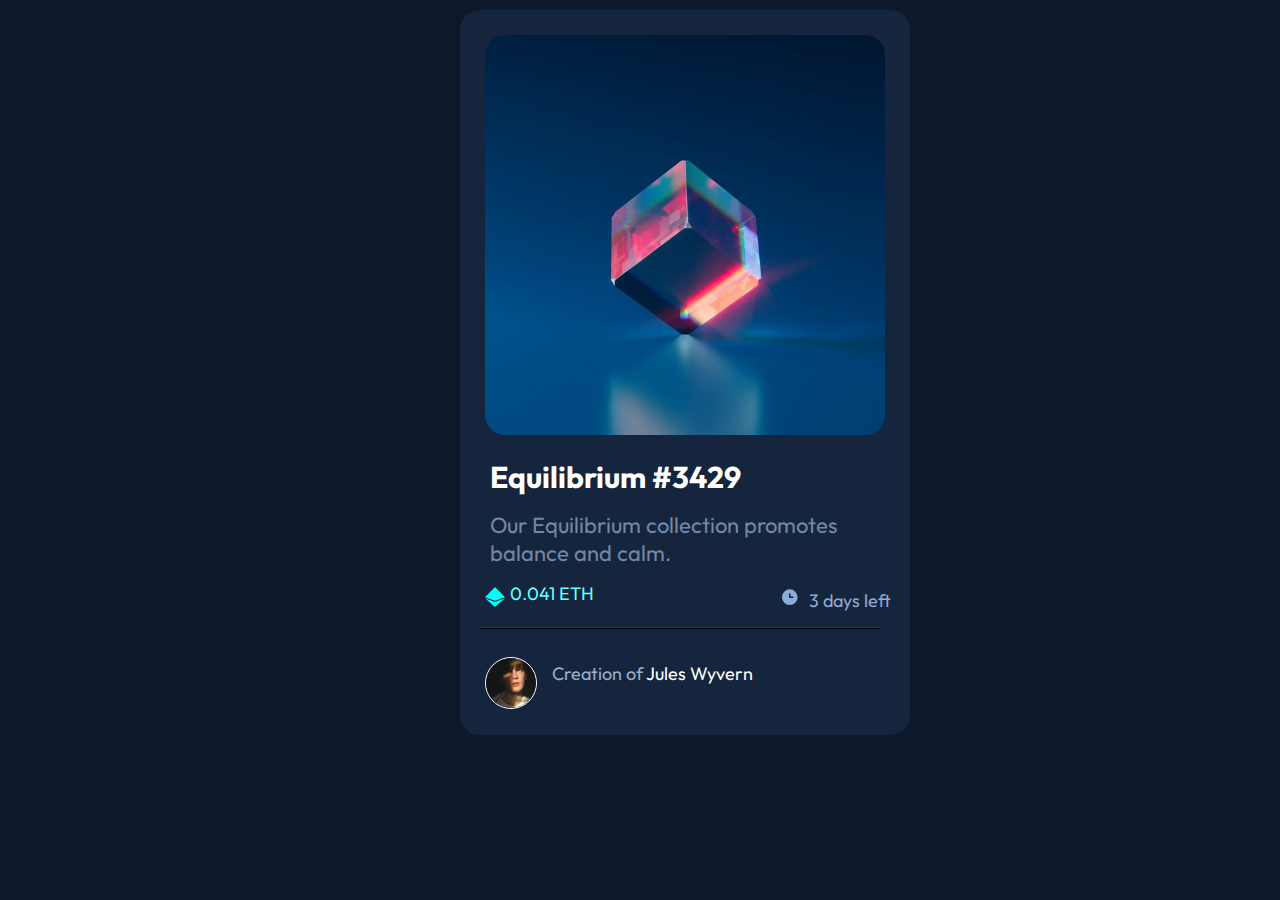
==== index.html @ 6562626b "Add files via upload" ====
<!DOCTYPE html>
<html lang="en">
<head>
  <meta charset="UTF-8">
  <meta name="viewport" content="width=device-width, initial-scale=1.0"> <!-- displays site properly based on user's device -->
<link rel="stylesheet" href="css/style.css">
  <link rel="icon" type="image/png" sizes="32x32" href="./images/favicon-32x32.png">
  <link rel="preconnect" href="https://fonts.googleapis.com">
<link rel="preconnect" href="https://fonts.gstatic.com" crossorigin>
<link href="https://fonts.googleapis.com/css2?family=Outfit&display=swap" rel="stylesheet">
  <title>Frontend Mentor | NFT preview card component</title>

  <!-- Feel free to remove these styles or customise in your own stylesheet 👍 -->
  <style>
    .attribution { font-size: 11px; text-align: center; }
    .attribution a { color: hsl(228, 45%, 44%); }
  </style>
</head>
<body>
<div class= 'container'>
  <img src="images/image-equilibrium.jpg" >
  <h1>Equilibrium #3429</h1>
  <p class="text">Our Equilibrium collection promotes balance and calm.</p>
  
  
  
  <div class="price">

  <img class="etheruem" src="/images/icon-ethereum.svg">
  <a>0.041 ETH</a>


  <div class="clock">
  <img src="images/icon-clock.svg">
  <a>3 days left</a>
</div>
</div>

<div class="line"></div>

<div class= "author">
  <img src="images/image-avatar.png">
  <p>Creation of <span>Jules Wyvern</span></p>
</div>
</div>
</body>
</html>
---- css/style.css ----
* {
    margin: 0;
    padding: 0;
    font-size: 18px;
}

body {
    background-color: #0d192b;
    font-family: 'Outfit', sans-serif;
}


.container {
    background-color: #14253d;
    position: absolute;
    margin-top: 10px;
    left: 50vh;
    height: 685px;
    padding: 20px;
    margin: 10px;
    border-radius: 20px;
    width: 410px;
    

}

.container img {
    margin-top: 5px;
    height: 400px;
    width: 400px;
    border-radius: 20px;
    margin-left: 5px;
}

.container h1 {
    color: hsl(0, 0%, 100%);
    margin-bottom: 15px;
    margin-top: 18px;
    font-size: 30px;
    margin-left: 10px;
}

.text {
    font-size: 22px;
    color: #7487A5;
    margin-left: 10px;
    margin-right: 1px;
    
}

.price {
    display: flex;
    margin-top: 15px;
    
}


.price a {
    color: #68FFFF;
    font-size: 18px;

}

.clock {
    color: #0664f1;
    position: absolute;
    left: 70%;
}
.clock a {
    color: #93A9D2;
}

.clock img {
    position: absolute;
    left: -40%;
    bottom: 1px;
}


.price img {
    position: static;
    width: 20px;
    height: 20px;
    margin-right: 5px;
    padding-top: -10px;
    bottom: 1px;

}

.etheruem img {
    width: 30px;
    height: 20px;
    padding: 0px 1px;

}


.line   {
    background-color: grey;
}

.author {
    display: flex;
    margin-top: 2.5vh;
}
.author img {
    width: 50px;
    height: 50px;
    border: 1px solid white;
    border-radius: 30px;
}

.author p {
    margin-top: 10px;
    margin-left: 15px;
    color: #9BAECB;
}

.author span {
    color: hsl(0, 0%, 100%);


}
.line{
    margin-top: 20px;
    margin-bottom: 0px;
    width: 400px;
    height: 1px;
    border-bottom: 1px solid black;
    background-color: #273955;
    }
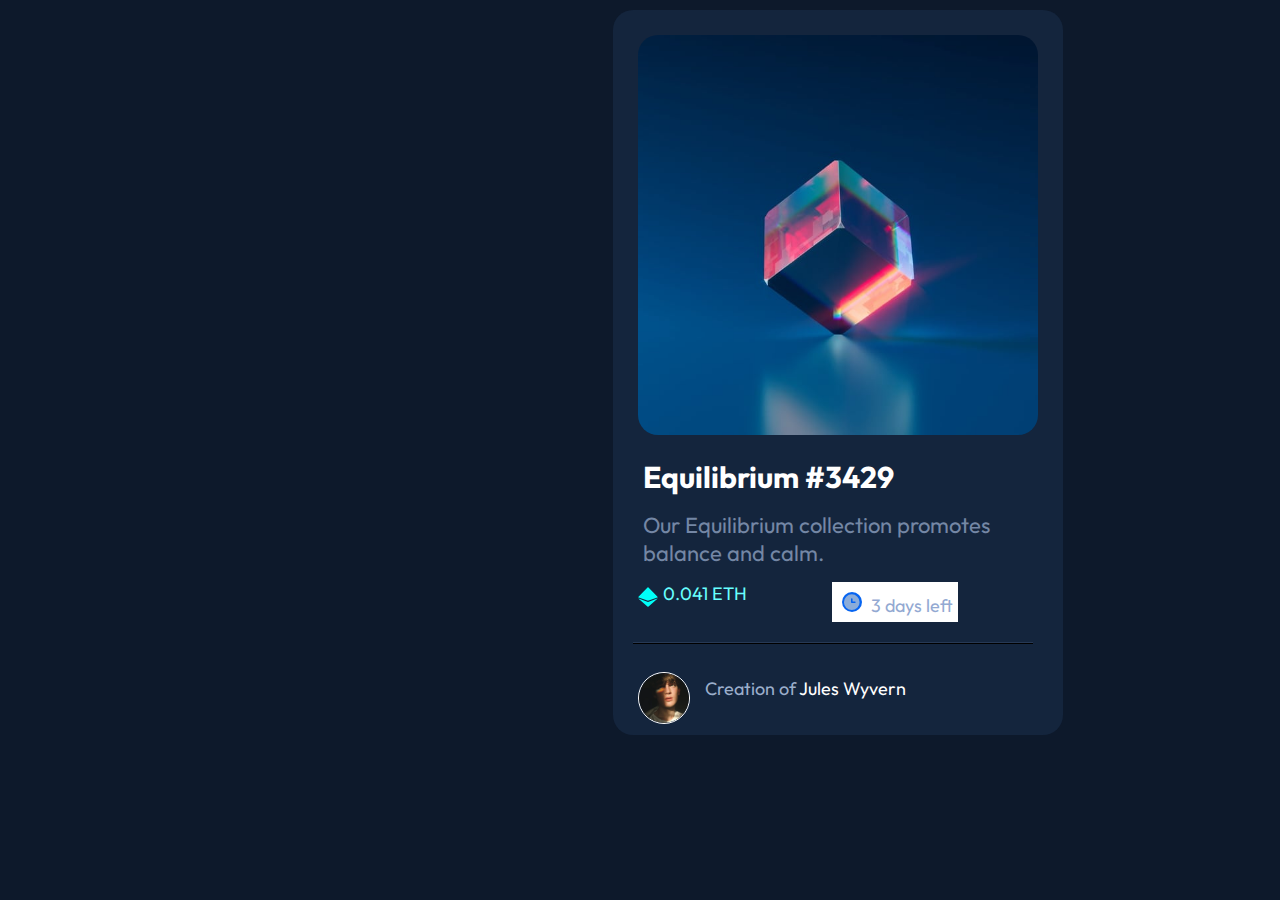
==== commit 28dc3d01: "." ====
--- a/index.html
+++ b/index.html
@@ -8,6 +8,7 @@
   <link rel="preconnect" href="https://fonts.googleapis.com">
 <link rel="preconnect" href="https://fonts.gstatic.com" crossorigin>
 <link href="https://fonts.googleapis.com/css2?family=Outfit&display=swap" rel="stylesheet">
+
   <title>Frontend Mentor | NFT preview card component</title>
 
   <!-- Feel free to remove these styles or customise in your own stylesheet 👍 -->
@@ -18,28 +19,30 @@
 </head>
 <body>
 <div class= 'container'>
-  <img src="images/image-equilibrium.jpg" >
+  <img src="images/image-equilibrium.jpg" alt="equilibrium">
   <h1>Equilibrium #3429</h1>
   <p class="text">Our Equilibrium collection promotes balance and calm.</p>
   
-  
-  
   <div class="price">
 
-  <img class="etheruem" src="/images/icon-ethereum.svg">
+  <img class="etheruem" src="images/icon-ethereum.svg" alt="etheruem">
   <a>0.041 ETH</a>
 
 
+<div class="container_clock">
+  
   <div class="clock">
-  <img src="images/icon-clock.svg">
+  <img src="images/icon-clock.svg" alt= "clock">
   <a>3 days left</a>
+</div>
+
 </div>
 </div>
 
 <div class="line"></div>
 
 <div class= "author">
-  <img src="images/image-avatar.png">
+  <img src="images/image-avatar.png" alt="avatar">
   <p>Creation of <span>Jules Wyvern</span></p>
 </div>
 </div>
--- a/css/style.css
+++ b/css/style.css
@@ -14,7 +14,7 @@
     background-color: #14253d;
     position: absolute;
     margin-top: 10px;
-    left: 50vh;
+    left: 67vh;
     height: 685px;
     padding: 20px;
     margin: 10px;
@@ -61,19 +61,34 @@
 
 }
 
+.container_clock {
+    margin: 0 auto;
+    background-color: white;
+}
+
+
+
 .clock {
     color: #0664f1;
-    position: absolute;
-    left: 70%;
+    left: 80%;
+    margin: 5px 5px 5px 5px;
+    top: -4.6%;
+
+
 }
 .clock a {
     color: #93A9D2;
+    flex: 1;
+
 }
 
 .clock img {
-    position: absolute;
-    left: -40%;
-    bottom: 1px;
+    flex: 1;
+    background-color: #0664f1;
+    width: 20px;
+    height: 20px;
+    top: 11%;
+
 }
 
 
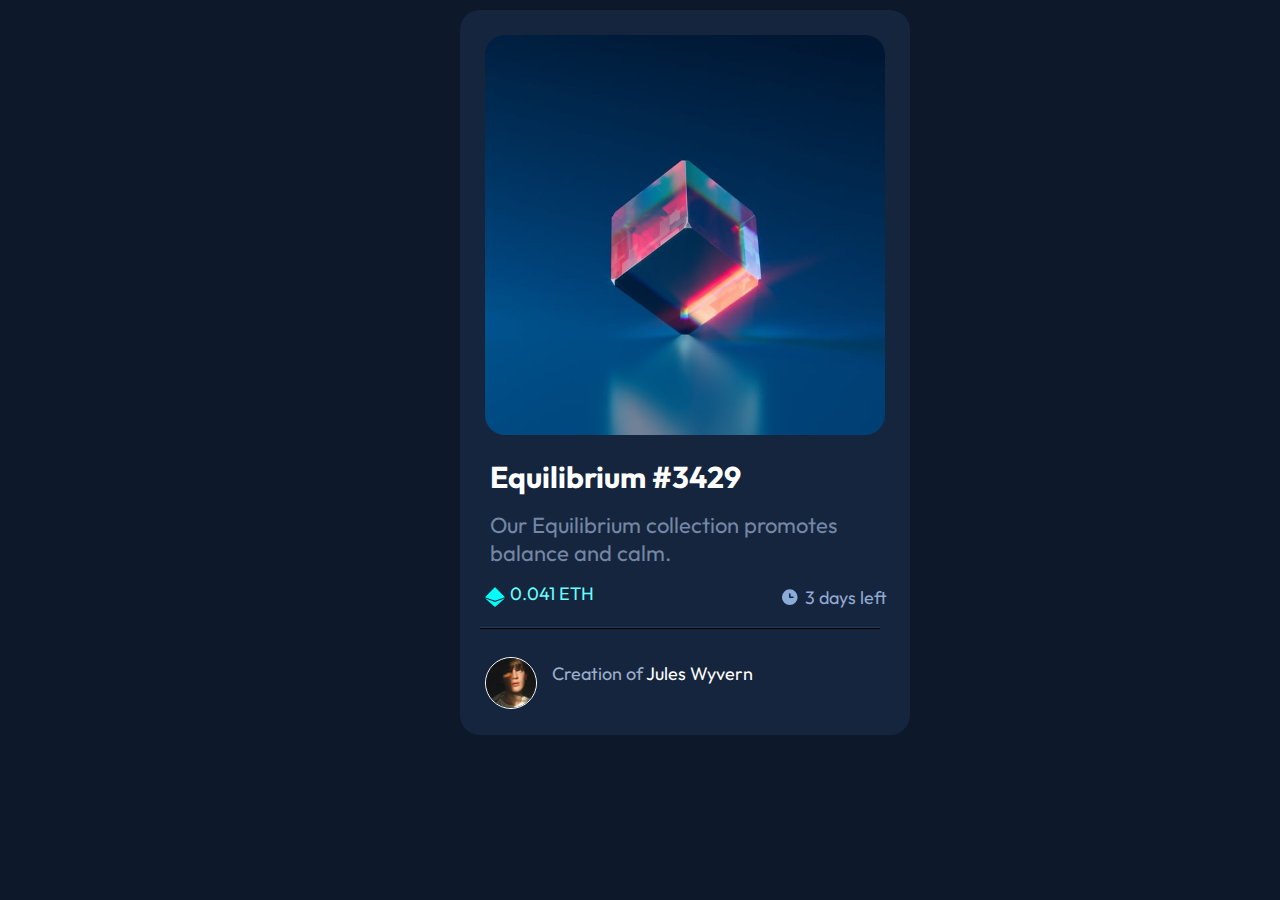
==== commit c176a66f: "updated tags" ====
--- a/index.html
+++ b/index.html
@@ -19,13 +19,16 @@
 </head>
 <body>
 <div class= 'container'>
-  <img src="images/image-equilibrium.jpg" alt="equilibrium">
+  <img src="images/image-equilibrium.jpg" alt="">
   <h1>Equilibrium #3429</h1>
   <p class="text">Our Equilibrium collection promotes balance and calm.</p>
   
+
+
+<div class="container__clockprice"> 
+
   <div class="price">
-
-  <img class="etheruem" src="images/icon-ethereum.svg" alt="etheruem">
+  <img class="etheruem" src="images/icon-ethereum.svg" alt="">
   <a>0.041 ETH</a>
 
 
@@ -33,16 +36,16 @@
   
   <div class="clock">
   <img src="images/icon-clock.svg" alt= "clock">
-  <a>3 days left</a>
+  <p>3 days left</p>
 </div>
-
+</div>
 </div>
 </div>
 
 <div class="line"></div>
 
 <div class= "author">
-  <img src="images/image-avatar.png" alt="avatar">
+  <img src="images/image-avatar.png" alt="">
   <p>Creation of <span>Jules Wyvern</span></p>
 </div>
 </div>
--- a/css/style.css
+++ b/css/style.css
@@ -14,7 +14,7 @@
     background-color: #14253d;
     position: absolute;
     margin-top: 10px;
-    left: 67vh;
+    left: 50vh;
     height: 685px;
     padding: 20px;
     margin: 10px;
@@ -61,34 +61,23 @@
 
 }
 
-.container_clock {
-    margin: 0 auto;
-    background-color: white;
+.clock {
+    display: flex;
+    color: #0664f1;
+    position: absolute;
+    left: 70%;
+    top: 79.5%;
 }
-
-
-
-.clock {
-    color: #0664f1;
-    left: 80%;
-    margin: 5px 5px 5px 5px;
-    top: -4.6%;
-
-
-}
-.clock a {
+.clock p {
     color: #93A9D2;
-    flex: 1;
-
 }
 
 .clock img {
-    flex: 1;
-    background-color: #0664f1;
-    width: 20px;
-    height: 20px;
-    top: 11%;
-
+    position: absolute;
+    left: -40%;
+    bottom: 1px;
+    top: 10px;
+    margin-top: 1px;
 }
 
 
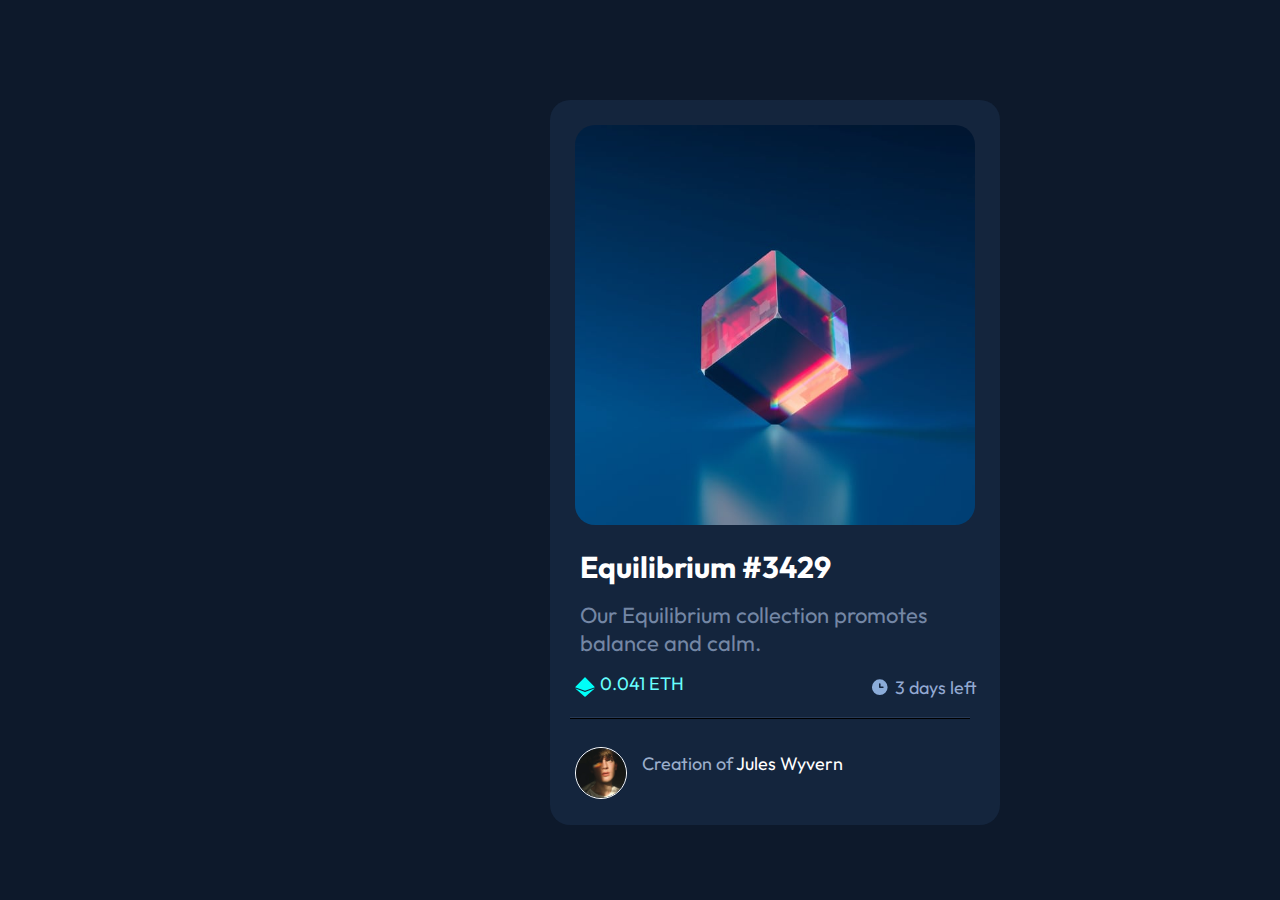
==== commit 3555d979: "." ====
--- a/index.html
+++ b/index.html
@@ -1,53 +1,62 @@
 <!DOCTYPE html>
 <html lang="en">
-<head>
-  <meta charset="UTF-8">
-  <meta name="viewport" content="width=device-width, initial-scale=1.0"> <!-- displays site properly based on user's device -->
-<link rel="stylesheet" href="css/style.css">
-  <link rel="icon" type="image/png" sizes="32x32" href="./images/favicon-32x32.png">
-  <link rel="preconnect" href="https://fonts.googleapis.com">
-<link rel="preconnect" href="https://fonts.gstatic.com" crossorigin>
-<link href="https://fonts.googleapis.com/css2?family=Outfit&display=swap" rel="stylesheet">
+  <head>
+    <meta charset="UTF-8" />
+    <meta name="viewport" content="width=device-width, initial-scale=1.0" />
+    <!-- displays site properly based on user's device -->
+    <link rel="stylesheet" href="css/style.css" />
+    <link
+      rel="icon"
+      type="image/png"
+      sizes="32x32"
+      href="./images/favicon-32x32.png"
+    />
+    <link rel="preconnect" href="https://fonts.googleapis.com" />
+    <link rel="preconnect" href="https://fonts.gstatic.com" crossorigin />
+    <link
+      href="https://fonts.googleapis.com/css2?family=Outfit&display=swap"
+      rel="stylesheet"
+    />
 
-  <title>Frontend Mentor | NFT preview card component</title>
+    <title>Frontend Mentor | NFT preview card component</title>
 
-  <!-- Feel free to remove these styles or customise in your own stylesheet 👍 -->
-  <style>
-    .attribution { font-size: 11px; text-align: center; }
-    .attribution a { color: hsl(228, 45%, 44%); }
-  </style>
-</head>
-<body>
-<div class= 'container'>
-  <img src="images/image-equilibrium.jpg" alt="">
-  <h1>Equilibrium #3429</h1>
-  <p class="text">Our Equilibrium collection promotes balance and calm.</p>
-  
+    <!-- Feel free to remove these styles or customise in your own stylesheet 👍 -->
+    <style>
+      .attribution {
+        font-size: 11px;
+        text-align: center;
+      }
+      .attribution a {
+        color: hsl(228, 45%, 44%);
+      }
+    </style>
+  </head>
+  <body>
+    <div class="container">
+      <img src="images/image-equilibrium.jpg" alt="" />
+      <h1>Equilibrium #3429</h1>
+      <p class="text">Our Equilibrium collection promotes balance and calm.</p>
 
+      <div class="container__clockprice">
+        <div class="price">
+          <img class="etheruem" src="images/icon-ethereum.svg" alt="" />
+          <a>0.041 ETH</a>
 
-<div class="container__clockprice"> 
+          <div class="container_clock">
+            <div class="clock">
+              <img src="images/icon-clock.svg" alt="clock" />
+              <p>3 days left</p>
+            </div>
+          </div>
+        </div>
+      </div>
 
-  <div class="price">
-  <img class="etheruem" src="images/icon-ethereum.svg" alt="">
-  <a>0.041 ETH</a>
+      <div class="line"></div>
 
-
-<div class="container_clock">
-  
-  <div class="clock">
-  <img src="images/icon-clock.svg" alt= "clock">
-  <p>3 days left</p>
-</div>
-</div>
-</div>
-</div>
-
-<div class="line"></div>
-
-<div class= "author">
-  <img src="images/image-avatar.png" alt="">
-  <p>Creation of <span>Jules Wyvern</span></p>
-</div>
-</div>
-</body>
-</html>+      <div class="author">
+        <img src="images/image-avatar.png" alt="" />
+        <p>Creation of <span>Jules Wyvern</span></p>
+      </div>
+    </div>
+  </body>
+</html>
--- a/css/style.css
+++ b/css/style.css
@@ -1,135 +1,123 @@
 * {
-    margin: 0;
-    padding: 0;
-    font-size: 18px;
+  margin: 0;
+  padding: 0;
+  font-size: 18px;
 }
 
 body {
-    background-color: #0d192b;
-    font-family: 'Outfit', sans-serif;
+  background-color: #0d192b;
+  font-family: "Outfit", sans-serif;
 }
 
-
 .container {
-    background-color: #14253d;
-    position: absolute;
-    margin-top: 10px;
-    left: 50vh;
-    height: 685px;
-    padding: 20px;
-    margin: 10px;
-    border-radius: 20px;
-    width: 410px;
-    
-
+  background-color: #14253d;
+  position: absolute;
+  margin-top: 10px;
+  top: 10vh;
+  left: 60vh;
+  height: 685px;
+  padding: 20px;
+  margin: 10px;
+  border-radius: 20px;
+  width: 410px;
 }
 
 .container img {
-    margin-top: 5px;
-    height: 400px;
-    width: 400px;
-    border-radius: 20px;
-    margin-left: 5px;
+  margin-top: 5px;
+  height: 400px;
+  width: 400px;
+  border-radius: 20px;
+  margin-left: 5px;
 }
 
 .container h1 {
-    color: hsl(0, 0%, 100%);
-    margin-bottom: 15px;
-    margin-top: 18px;
-    font-size: 30px;
-    margin-left: 10px;
+  color: hsl(0, 0%, 100%);
+  margin-bottom: 15px;
+  margin-top: 18px;
+  font-size: 30px;
+  margin-left: 10px;
 }
 
 .text {
-    font-size: 22px;
-    color: #7487A5;
-    margin-left: 10px;
-    margin-right: 1px;
-    
+  font-size: 22px;
+  color: #7487a5;
+  margin-left: 10px;
+  margin-right: 1px;
 }
 
 .price {
-    display: flex;
-    margin-top: 15px;
-    
+  display: flex;
+  margin-top: 15px;
 }
 
-
 .price a {
-    color: #68FFFF;
-    font-size: 18px;
-
+  color: #68ffff;
+  font-size: 18px;
 }
 
 .clock {
-    display: flex;
-    color: #0664f1;
-    position: absolute;
-    left: 70%;
-    top: 79.5%;
+  display: flex;
+  color: #0664f1;
+  position: absolute;
+  left: 70%;
+  top: 79.5%;
 }
 .clock p {
-    color: #93A9D2;
+  color: #93a9d2;
 }
 
 .clock img {
-    position: absolute;
-    left: -40%;
-    bottom: 1px;
-    top: 10px;
-    margin-top: 1px;
+  position: absolute;
+  left: -40%;
+  bottom: 1px;
+  top: 10px;
+  margin-top: 1px;
 }
 
-
 .price img {
-    position: static;
-    width: 20px;
-    height: 20px;
-    margin-right: 5px;
-    padding-top: -10px;
-    bottom: 1px;
-
+  position: static;
+  width: 20px;
+  height: 20px;
+  margin-right: 5px;
+  padding-top: -10px;
+  bottom: 1px;
 }
 
 .etheruem img {
-    width: 30px;
-    height: 20px;
-    padding: 0px 1px;
-
+  width: 30px;
+  height: 20px;
+  padding: 0px 1px;
 }
 
-
-.line   {
-    background-color: grey;
+.line {
+  background-color: grey;
 }
 
 .author {
-    display: flex;
-    margin-top: 2.5vh;
+  display: flex;
+  margin-top: 2.5vh;
 }
 .author img {
-    width: 50px;
-    height: 50px;
-    border: 1px solid white;
-    border-radius: 30px;
+  width: 50px;
+  height: 50px;
+  border: 1px solid white;
+  border-radius: 30px;
 }
 
 .author p {
-    margin-top: 10px;
-    margin-left: 15px;
-    color: #9BAECB;
+  margin-top: 10px;
+  margin-left: 15px;
+  color: #9baecb;
 }
 
 .author span {
-    color: hsl(0, 0%, 100%);
-
-
+  color: hsl(0, 0%, 100%);
 }
-.line{
-    margin-top: 20px;
-    margin-bottom: 0px;
-    width: 400px;
-    height: 1px;
-    border-bottom: 1px solid black;
-    background-color: #273955;
-    }+.line {
+  margin-top: 20px;
+  margin-bottom: 0px;
+  width: 400px;
+  height: 1px;
+  border-bottom: 1px solid black;
+  background-color: #273955;
+}
